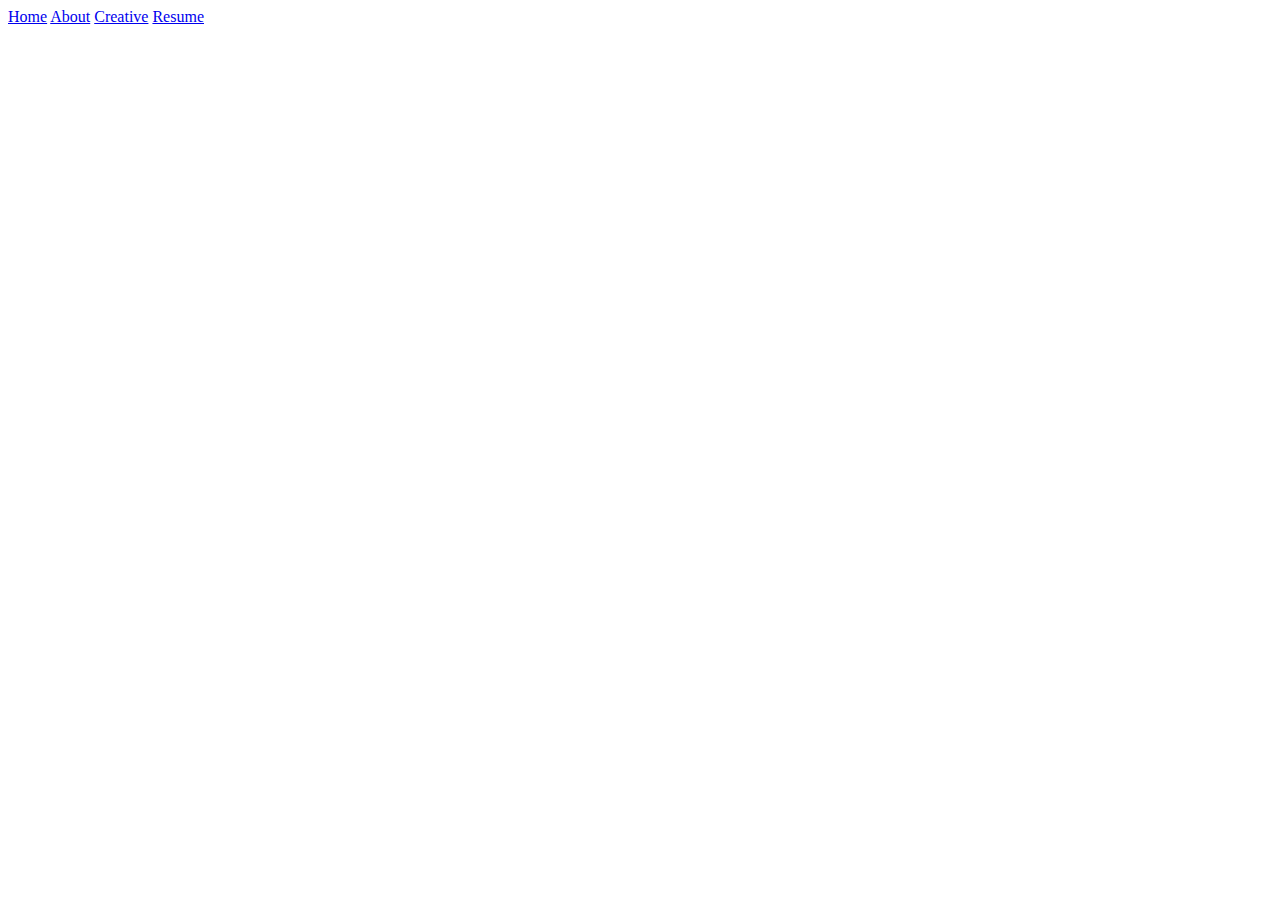
==== index.html @ 39da1882 "✏️ Create website pages" ====
<!DOCTYPE html>
<html lang="en">
<head>
  <meta charset="UTF-8">
  <meta name="viewport" content="width=device-width, initial-scale=1.0">
  <title>Kanya Srithong</title>
</head>
<body>
  <a href="/index.html" target="win_homepage">Home</a>
  <a href="/about.html" target="win_about">About</a>
  <a href="/creative.html" target="win_creative">Creative</a>
  <a href="/resume.html" target="win_resume">Resume</a>
</body>
</html>
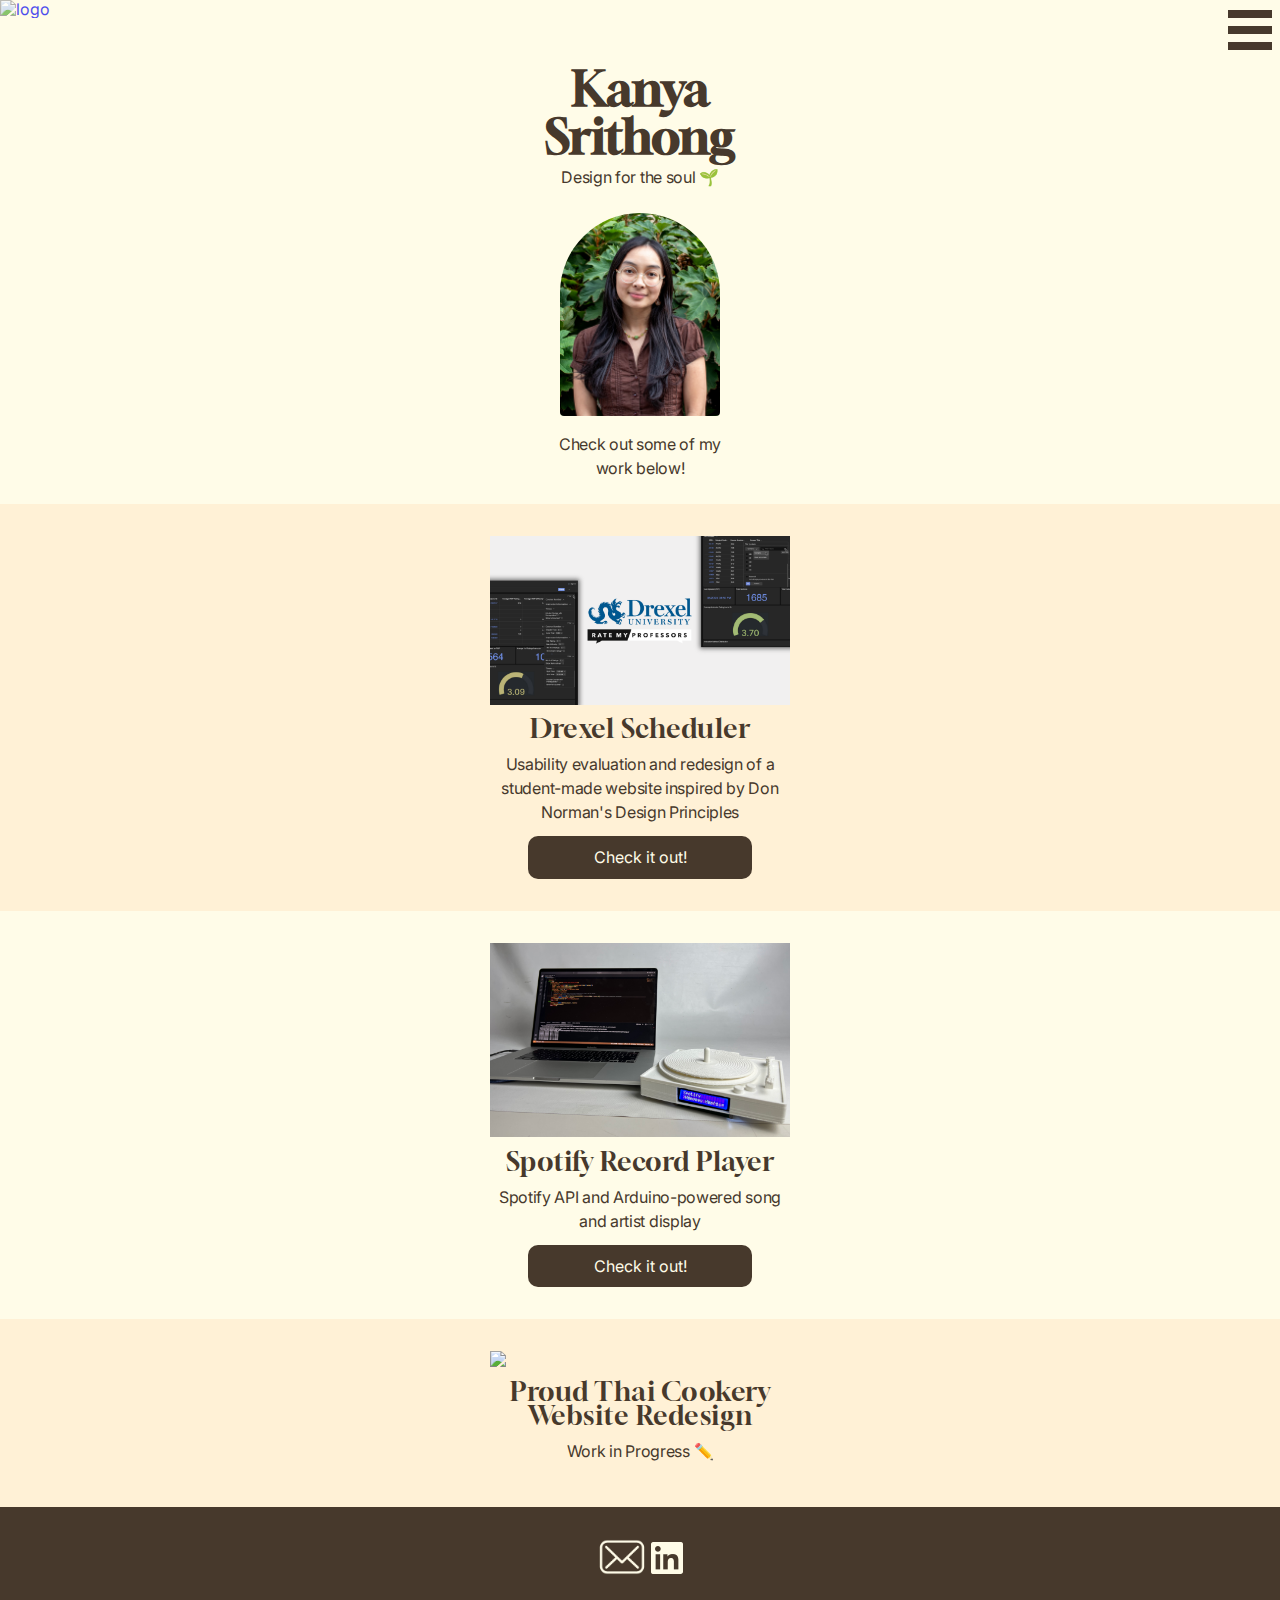
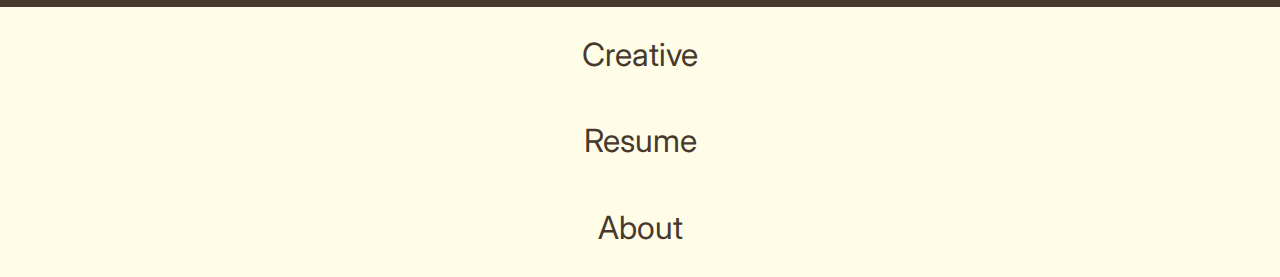
==== commit 7cd9f935: "Style project pages" ====
--- a/index.html
+++ b/index.html
@@ -1,14 +1,115 @@
 <!DOCTYPE html>
 <html lang="en">
+  
 <head>
   <meta charset="UTF-8">
   <meta name="viewport" content="width=device-width, initial-scale=1.0">
   <title>Kanya Srithong</title>
+  <link rel="stylesheet" href="css/normalize.css">
+  <link rel="stylesheet" href="css/styles.css">
+  <link rel="icon" type="image/x-icon" href="images/favicon.ico">
 </head>
+
 <body>
-  <a href="/index.html" target="win_homepage">Home</a>
-  <a href="/about.html" target="win_about">About</a>
-  <a href="/creative.html" target="win_creative">Creative</a>
-  <a href="/resume.html" target="win_resume">Resume</a>
+ <header>
+    <a class="home-button" href="index.html">
+      <img class="logo"src="images/favicon.ico" alt="logo">
+    </a>
+    <input type="checkbox" id="nav-toggle" class="nav-toggle" hidden />
+    <label for="nav-toggle" class="nav-toggle-label">
+      <span></span>
+      <span></span>
+      <span></span>
+    </label>
+  </header>
+
+  <div class="header-spacing"></div>
+
+  <h1 class="intro">
+    Kanya<br>Srithong
+  </h1>
+  
+  <p class="subintro">
+    Design for the soul 🌱
+  </p>
+
+  <img class="profile-picture" src="images/professional-photo.png" alt="profile-picture">
+
+  <p class="subintro">
+    Check out some of my work below!
+  </p>
+
+  <div class="homepage-project-section">
+    <div class="homepage-project-contents">
+      <img class="homepage-project-thumbnail" src="images/drexel-scheduler.png">
+      <h2 class="homepage-project-title">
+        Drexel Scheduler
+      </h2>
+      <p>
+        Usability evaluation and redesign of a student-made website 
+        inspired by Don Norman's Design Principles
+      </p>
+        <a class="homepage-project-button" href="drexel-scheduler.html">
+          Check it out!
+        </a>
+    </div>
+  </div>
+  
+  <div class="homepage-project-section-alt">
+    <div class="homepage-project-contents">
+      <img class="homepage-project-thumbnail" src="images/spotify-record-player.jpeg">
+      <h2 class="homepage-project-title">
+        Spotify Record Player
+      </h2>
+      <p>
+        Spotify API and Arduino-powered song and artist display 
+      </p>
+        <a class="homepage-project-button" href="spotify-record-player.html">
+          Check it out!
+        </a>
+    </div>
+  </div>
+
+  <div class="homepage-project-section">
+    <div class="homepage-project-contents">
+      <img class="homepage-project-thumbnail" src="images/SpotifyRecordPlayer.jpeg">
+      <h2 class="homepage-project-title">
+        Proud Thai Cookery Website Redesign
+      </h2>
+      <p>
+        Work in Progress ✏️ 
+      </p>
+    </div>
+  </div>
+
+<div class="footer">
+  <div class="footer-elements">
+    <a href="mailto:ksrithong16@gmail.com">
+      <img class="mail-icon" src="images/mail.png" alt="mail">
+    </a>
+    <a href="https://www.linkedin.com/in/kanyasrithong/">
+      <img class="linkedin-icon" src="images/linkedin-icon.png">
+    </a>
+  </div>
+</div>
+
+<div class="navigation">
+  <a href="creative.html">
+    <button class="nav-button">
+      Creative
+    </button>
+  </a>
+  <a href="resume.html">
+    <button class="nav-button">
+      Resume
+    </button>
+  </a>
+  <a href="about.html">
+  <button class="nav-button">
+    About
+  </button>
+  </a>
+</div>
+
 </body>
 </html>--- a/css/styles.css
+++ b/css/styles.css
@@ -0,0 +1,251 @@
+@font-face {
+  font-family: Inter;
+  src: url(/fonts/Inter/Inter-VariableFont_opsz\,wght.ttf);
+}
+
+@font-face {
+  font-family: Gloock;
+  src: url(/fonts/Gloock/Gloock-Regular.ttf);
+}
+
+html {
+  --brown: #47392C;
+  --cream: #FFFCE8;
+  --tan: #FFF1D6;
+  --header-spacing: 4rem;
+  background-color: var(--cream);
+  color: var(--brown);
+  font-family: Inter;
+}
+
+h1 {
+  font-size: 2rem;
+  font-weight: 600;
+  line-height: 0.5rem;
+}
+
+h2 {
+  font-size: 1.5rem;
+  font-weight: 500;
+  line-height: 1.5rem;
+}
+
+h3 {
+  font-size: 20px;
+  font-weight: 400;
+  line-height: 30px;
+}
+
+h4 {
+  font-size: 18px;
+  font-weight: 700;
+  line-height: 27px;
+}
+
+p {
+  font-size: 1rem;
+  font-weight: 400;
+  letter-spacing: -0.3px;
+  line-height: 1.5rem;
+  margin: 0.75rem 0;
+}
+
+a:link {
+  text-decoration: none;
+}
+
+a:visited {
+  text-decoration: none;
+}
+
+header {
+  background: var(--cream);
+  height: 4rem;
+  width: 100vw;
+  position: fixed;
+  left: 0;
+  top: 0;
+
+  label {
+    cursor: pointer;
+    height: 3rem;
+    position: absolute;
+    right: 0.5rem;
+    top: 0.6rem;
+    width: 2.75rem;
+
+    span {
+      background-color: var(--brown);
+      display: block;
+      margin: 0 0 0.5rem 0;
+      height: 0.5rem;
+      width: 100%;
+    }
+  }
+}
+
+.logo {
+  margin: 0 auto;
+  width: 4rem;
+}
+
+.logo:hover {
+  opacity: 70%;
+}
+
+.header-spacing {
+  margin-top: var(--header-spacing);
+}
+
+.intro {
+  display: block;
+  font-family: Gloock;
+  font-size: 3rem;
+  line-height: 3rem;
+  margin: 0 auto 5px;
+  text-align: center;
+}
+
+.subintro {
+  font-weight: 400;
+  width: 175px;
+  margin: 0 auto 1.5rem auto;
+  text-align: center;
+}
+
+.profile-picture {
+  display: block;
+  border-radius: 5rem 5rem 0.25rem 0.25rem;
+  width: 10rem;
+  margin: 1rem auto;
+}
+
+.homepage-project-section {
+  background-color: var(--tan) ;
+  height: auto;
+  margin: auto 0;
+  text-align: center;
+  width: 100%;
+}
+
+.homepage-project-section-alt {
+  background-color: var(--cream) ;
+  height: auto;
+  margin: auto 0;
+  text-align: center;
+  width: 100%;
+}
+
+.homepage-project-thumbnail {
+  display: inline-block;
+  width: 300px;
+}
+
+.homepage-project-title {
+  font-family: Gloock;
+  font-size: 27px;
+  font-weight: 300;
+  letter-spacing: 0.5px;
+  margin: 0.5rem;
+}
+
+.homepage-project-contents {
+  width: 300px;
+  margin: 0 auto;
+  padding: 2rem 0;
+}
+
+
+.homepage-project-button {
+  background-color: var(--brown);
+  border: none;
+  border-radius: 10px;
+  color: var(--cream);
+  display: block;
+  margin: 0.5rem auto 0 auto;
+  padding: 0.75rem 2rem;
+  width: 160px;
+
+  a:visited {
+    text-decoration: none;
+    color: var(--cream);
+  }
+}
+
+.homepage-project-button:hover {
+  opacity: 60%;
+  transition: 0.2s;
+}
+
+.project-image {
+  width: 100%;
+  height: auto;
+  margin: 1rem 0;
+}
+
+.project-title {
+  margin: 1.5rem 0 3rem 0;
+  text-align: center;
+}
+
+.project-description {
+  font-style: italic;
+  font-weight: 300;
+  margin: 20px auto;
+  text-align: center;
+  width: 11rem;
+}
+
+.project-description::first-line {
+  font-style: normal;
+  font-weight: 500;
+  font-size: 24px;
+  text-align: center;
+}
+
+.project-section {
+  text-align: center;
+}
+
+.project-text {
+  margin: 0.75rem auto;
+  text-align: left;
+  width: 90vw;
+}
+
+.footer {
+  background-color: var(--brown);
+  height: 100px;
+  width: auto;
+  text-align: center;
+}
+
+.footer-elements {
+
+}
+
+.mail-icon {
+  padding: 25px 0;
+  width: 50px;
+}
+
+.linkedin-icon {
+  padding: 33px 0;
+  width: 2rem;
+}
+
+.nav-button {
+  background-color: var(--cream);
+  border: none;
+  color: #47392C;
+  cursor: pointer;
+  display: block;
+  font-size: 2rem;
+  margin: 10px 0;
+  padding: 20px;
+  width: 100%;
+}
+
+.nav-button:hover {
+  opacity: 70%;
+}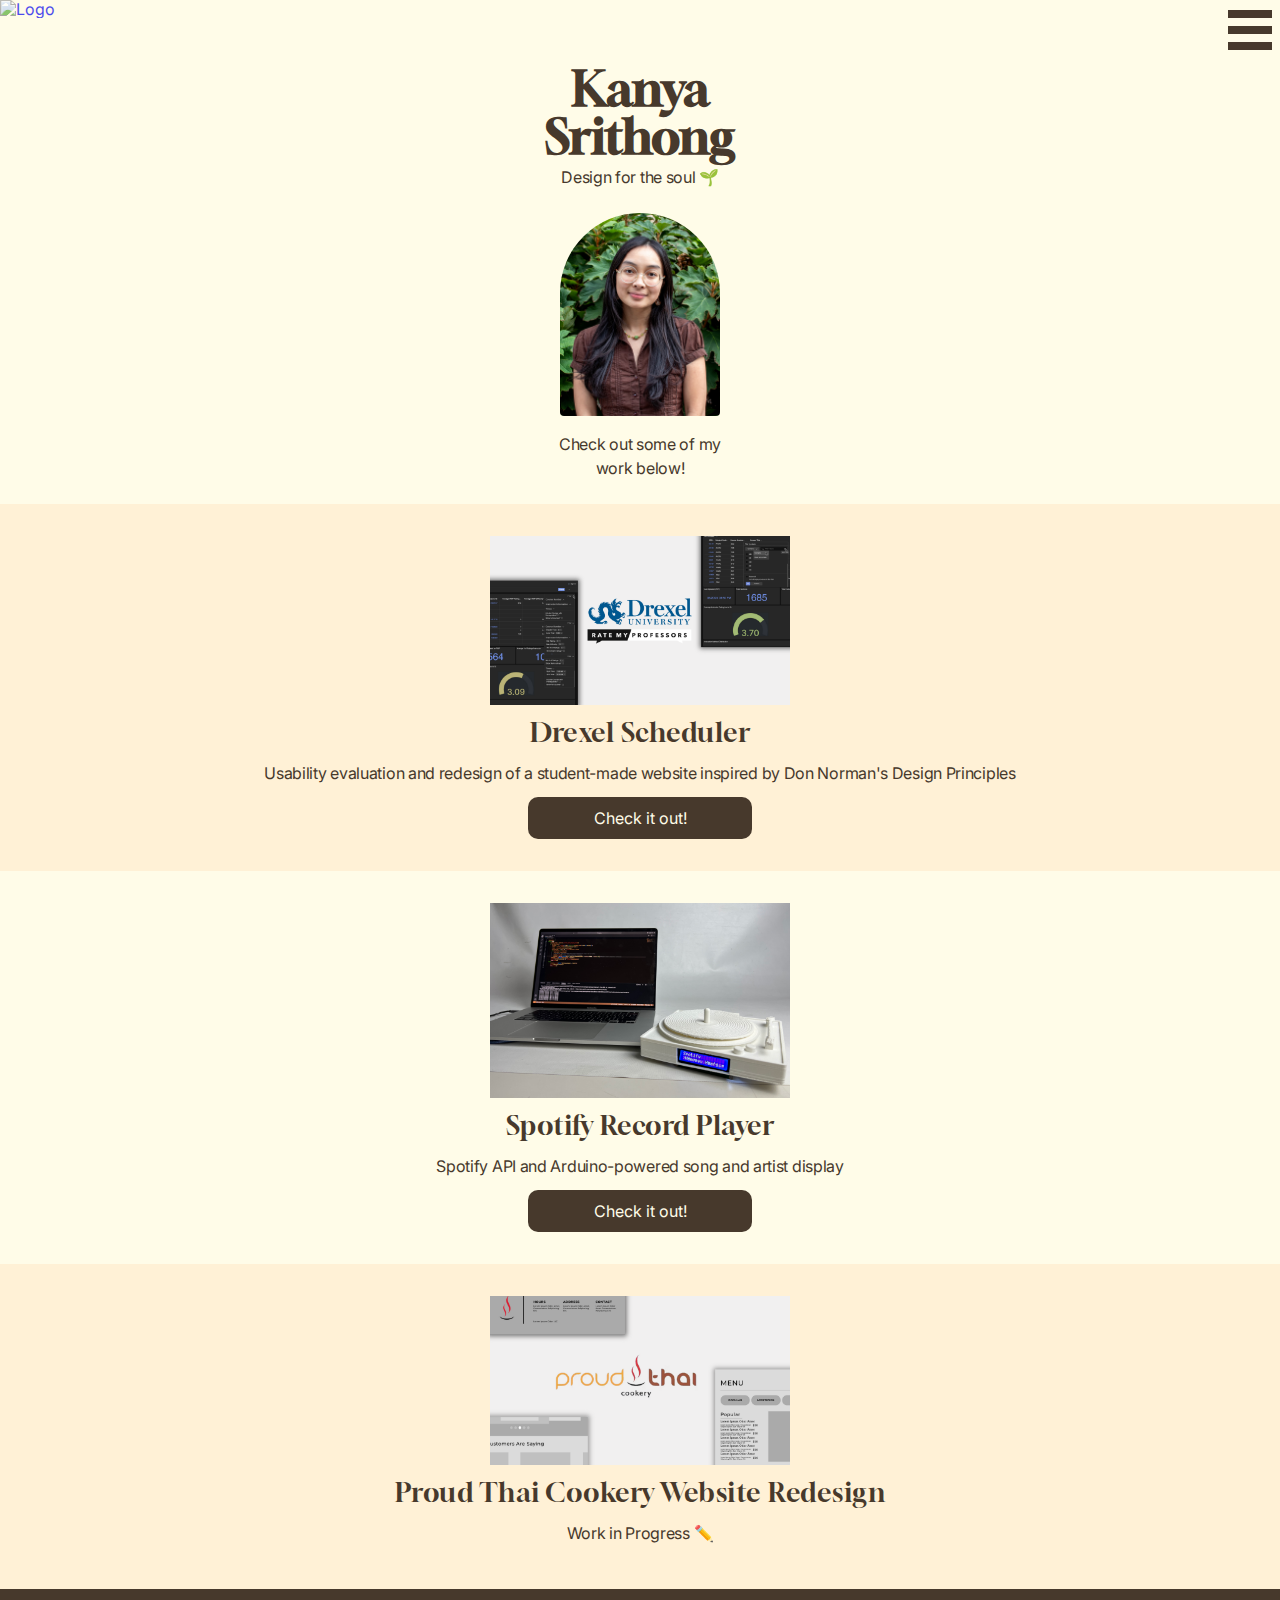
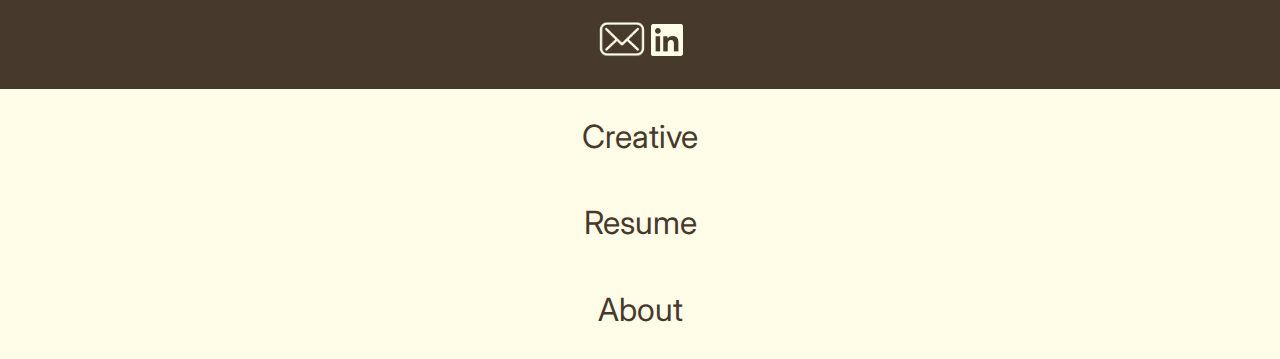
==== commit 3419346b: "Styled project pages (continued) + add alt text" ====
--- a/index.html
+++ b/index.html
@@ -1,115 +1,109 @@
 <!DOCTYPE html>
 <html lang="en">
   
-<head>
-  <meta charset="UTF-8">
-  <meta name="viewport" content="width=device-width, initial-scale=1.0">
-  <title>Kanya Srithong</title>
-  <link rel="stylesheet" href="css/normalize.css">
-  <link rel="stylesheet" href="css/styles.css">
-  <link rel="icon" type="image/x-icon" href="images/favicon.ico">
-</head>
+  <head>
+    <meta charset="UTF-8">
+    <meta name="viewport" content="width=device-width, initial-scale=1.0">
+    <title>Kanya Srithong</title>
+    <link rel="stylesheet" href="css/normalize.css">
+    <link rel="stylesheet" href="css/styles.css">
+    <link rel="icon" type="image/x-icon" href="images/favicon.ico">
+  </head>
 
-<body>
- <header>
-    <a class="home-button" href="index.html">
-      <img class="logo"src="images/favicon.ico" alt="logo">
-    </a>
-    <input type="checkbox" id="nav-toggle" class="nav-toggle" hidden />
-    <label for="nav-toggle" class="nav-toggle-label">
-      <span></span>
-      <span></span>
-      <span></span>
-    </label>
-  </header>
+  <body>
+    <header>
+      <a class="home-button" href="index.html">
+        <img class="logo" src="images/favicon.ico" alt="Logo">
+      </a>
+      <input type="checkbox" id="nav-toggle" class="nav-toggle" hidden />
+      <label for="nav-toggle" class="nav-toggle-label">
+        <span></span>
+        <span></span>
+        <span></span>
+      </label>
+    </header>
 
-  <div class="header-spacing"></div>
+    <div class="header-spacing">
+    </div>
 
-  <h1 class="intro">
-    Kanya<br>Srithong
-  </h1>
-  
-  <p class="subintro">
-    Design for the soul 🌱
-  </p>
+    <h1 class="intro">
+      Kanya<br>Srithong
+    </h1>
+    
+    <p class="subintro">
+      Design for the soul 🌱
+    </p>
 
-  <img class="profile-picture" src="images/professional-photo.png" alt="profile-picture">
+    <img class="profile-picture" src="images/professional-photo.png" alt="Professional picture of Kanya">
 
-  <p class="subintro">
-    Check out some of my work below!
-  </p>
+    <p class="subintro">
+      Check out some of my work below!
+    </p>
 
-  <div class="homepage-project-section">
-    <div class="homepage-project-contents">
-      <img class="homepage-project-thumbnail" src="images/drexel-scheduler.png">
-      <h2 class="homepage-project-title">
-        Drexel Scheduler
-      </h2>
-      <p>
-        Usability evaluation and redesign of a student-made website 
-        inspired by Don Norman's Design Principles
-      </p>
-        <a class="homepage-project-button" href="drexel-scheduler.html">
-          Check it out!
+    <div class="homepage-project-section">
+      <div class="homepage-project-contents">
+        <img class="homepage-project-thumbnail" src="images/drexel-scheduler.png" alt="Drexel Scheduler Thumbnail">
+        <h2 class="homepage-project-title">
+          Drexel Scheduler
+        </h2>
+        <p>
+          Usability evaluation and redesign of a student-made website 
+          inspired by Don Norman's Design Principles
+        </p>
+          <a class="homepage-project-button" href="drexel-scheduler.html">
+            Check it out!
+          </a>
+      </div>
+    </div>
+    
+    <div class="homepage-project-section-alt">
+      <div class="homepage-project-contents">
+        <img class="homepage-project-thumbnail" src="images/spotify-record-player.jpeg">
+        <h2 class="homepage-project-title">
+          Spotify Record Player
+        </h2>
+        <p>
+          Spotify API and Arduino-powered song and artist display 
+        </p>
+          <a class="homepage-project-button" href="spotify-record-player.html"  alt="Spotify Record Player thumbnail">
+            Check it out!
+          </a>
+      </div>
+    </div>
+
+    <div class="homepage-project-section">
+      <div class="homepage-project-contents">
+        <img class="homepage-project-thumbnail" src="images/proud-thai-cookery.png" alt="Proud Thai Cookery Thumbnail">
+        <h2 class="homepage-project-title">
+          Proud Thai Cookery Website Redesign
+        </h2>
+        <p>
+          Work in Progress ✏️ 
+        </p>
+      </div>
+    </div>
+
+    <div class="footer">
+      <div class="footer-elements">
+        <a href="mailto:ksrithong16@gmail.com">
+          <img class="mail-icon" src="images/mail.png" alt="Mail logo">
         </a>
+        <a href="https://www.linkedin.com/in/kanyasrithong/">
+          <img class="linkedin-icon" src="images/linkedin-icon.png" alt="LinkedIn logo">
+        </a>
+      </div>
     </div>
-  </div>
-  
-  <div class="homepage-project-section-alt">
-    <div class="homepage-project-contents">
-      <img class="homepage-project-thumbnail" src="images/spotify-record-player.jpeg">
-      <h2 class="homepage-project-title">
-        Spotify Record Player
-      </h2>
-      <p>
-        Spotify API and Arduino-powered song and artist display 
-      </p>
-        <a class="homepage-project-button" href="spotify-record-player.html">
-          Check it out!
-        </a>
+
+    <div class="navigation">
+      <a href="creative.html" class="nav-button">
+          Creative
+      </a>
+      <a href="resume.html" class="nav-button">
+          Resume
+      </a>
+      <a href="about.html" class="nav-button">
+        About
+      </a>
     </div>
-  </div>
-
-  <div class="homepage-project-section">
-    <div class="homepage-project-contents">
-      <img class="homepage-project-thumbnail" src="images/SpotifyRecordPlayer.jpeg">
-      <h2 class="homepage-project-title">
-        Proud Thai Cookery Website Redesign
-      </h2>
-      <p>
-        Work in Progress ✏️ 
-      </p>
-    </div>
-  </div>
-
-<div class="footer">
-  <div class="footer-elements">
-    <a href="mailto:ksrithong16@gmail.com">
-      <img class="mail-icon" src="images/mail.png" alt="mail">
-    </a>
-    <a href="https://www.linkedin.com/in/kanyasrithong/">
-      <img class="linkedin-icon" src="images/linkedin-icon.png">
-    </a>
-  </div>
-</div>
-
-<div class="navigation">
-  <a href="creative.html">
-    <button class="nav-button">
-      Creative
-    </button>
-  </a>
-  <a href="resume.html">
-    <button class="nav-button">
-      Resume
-    </button>
-  </a>
-  <a href="about.html">
-  <button class="nav-button">
-    About
-  </button>
-  </a>
-</div>
-
-</body>
+  </body>
 </html>--- a/css/styles.css
+++ b/css/styles.css
@@ -13,6 +13,7 @@
   --cream: #FFFCE8;
   --tan: #FFF1D6;
   --header-spacing: 4rem;
+  --footer-spacing: 1rem;
   background-color: var(--cream);
   color: var(--brown);
   font-family: Inter;
@@ -21,7 +22,7 @@
 h1 {
   font-size: 2rem;
   font-weight: 600;
-  line-height: 0.5rem;
+  line-height: 1.5rem;
 }
 
 h2 {
@@ -146,15 +147,15 @@
   font-size: 27px;
   font-weight: 300;
   letter-spacing: 0.5px;
+  line-height: 120%;
   margin: 0.5rem;
 }
 
 .homepage-project-contents {
-  width: 300px;
+  width: 80vw;
   margin: 0 auto;
   padding: 2rem 0;
 }
-
 
 .homepage-project-button {
   background-color: var(--brown);
@@ -184,7 +185,7 @@
 }
 
 .project-title {
-  margin: 1.5rem 0 3rem 0;
+  margin: 0.5rem 0 1.5rem 0;
   text-align: center;
 }
 
@@ -213,15 +214,15 @@
   width: 90vw;
 }
 
+.footer-spacing {
+  margin-top: var(--footer-spacing)
+}
+
 .footer {
   background-color: var(--brown);
   height: 100px;
-  width: auto;
-  text-align: center;
-}
-
-.footer-elements {
-
+  width: 100vw;
+  text-align: center;
 }
 
 .mail-icon {
@@ -237,13 +238,15 @@
 .nav-button {
   background-color: var(--cream);
   border: none;
+  box-sizing: border-box;
   color: #47392C;
   cursor: pointer;
   display: block;
   font-size: 2rem;
   margin: 10px 0;
   padding: 20px;
-  width: 100%;
+  text-align: center;
+  width: 100vw;
 }
 
 .nav-button:hover {
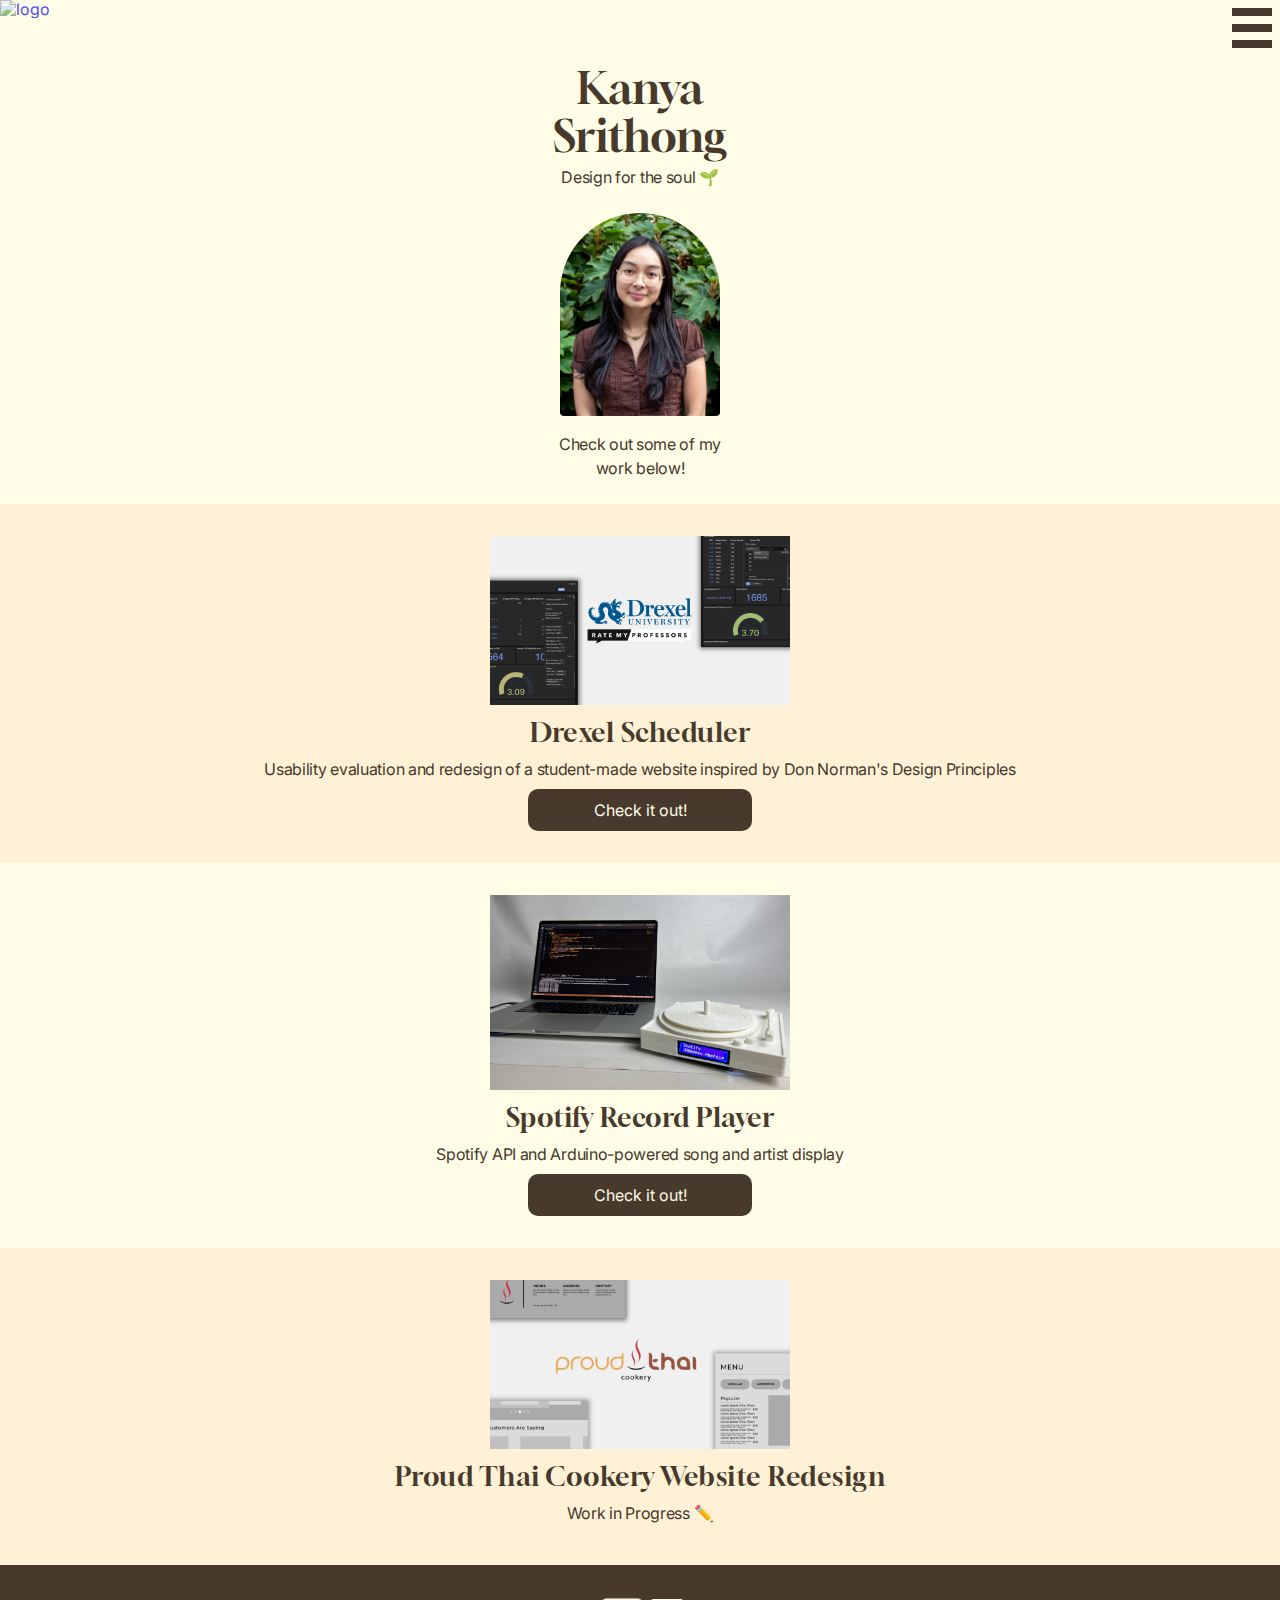
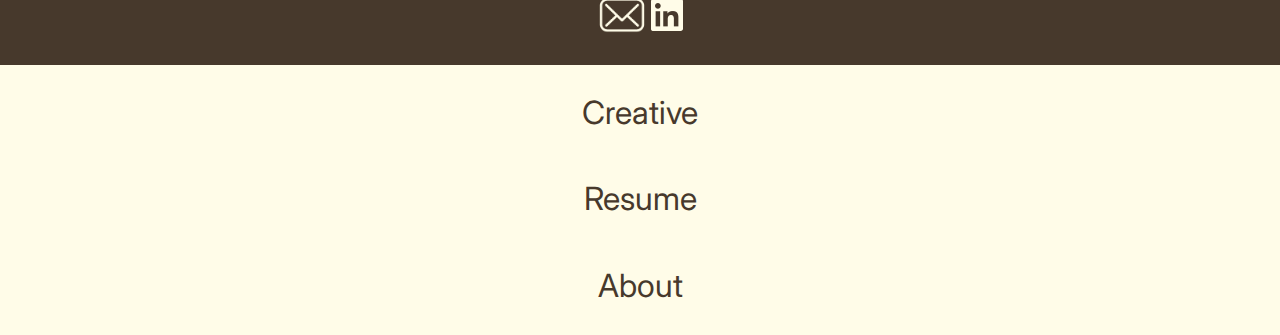
==== commit b3977c18: "Update formatting" ====
--- a/index.html
+++ b/index.html
@@ -13,14 +13,13 @@
   <body>
     <header>
       <a class="home-button" href="index.html">
-        <img class="logo" src="images/favicon.ico" alt="Logo">
+        <img class="logo" src="images/favicon.ico" alt="logo">
       </a>
-      <input type="checkbox" id="nav-toggle" class="nav-toggle" hidden />
-      <label for="nav-toggle" class="nav-toggle-label">
+      <a class="hamburger" href="#navigation">
         <span></span>
         <span></span>
         <span></span>
-      </label>
+      </a>
     </header>
 
     <div class="header-spacing">
@@ -94,7 +93,7 @@
       </div>
     </div>
 
-    <div class="navigation">
+    <div id="navigation">
       <a href="creative.html" class="nav-button">
           Creative
       </a>
--- a/css/styles.css
+++ b/css/styles.css
@@ -6,6 +6,11 @@
 @font-face {
   font-family: Gloock;
   src: url(/fonts/Gloock/Gloock-Regular.ttf);
+}
+
+@font-face {
+  font-family: Noto-Sans-Thai;
+  src: url(/fonts/NotoSansThai-VariableFont_wdth\,wght.ttf);
 }
 
 html {
@@ -13,7 +18,7 @@
   --cream: #FFFCE8;
   --tan: #FFF1D6;
   --header-spacing: 4rem;
-  --footer-spacing: 1rem;
+  --footer-spacing: 2rem;
   background-color: var(--cream);
   color: var(--brown);
   font-family: Inter;
@@ -48,7 +53,7 @@
   font-weight: 400;
   letter-spacing: -0.3px;
   line-height: 1.5rem;
-  margin: 0.75rem 0;
+  margin: 0.5rem 0;
 }
 
 a:link {
@@ -63,26 +68,34 @@
   background: var(--cream);
   height: 4rem;
   width: 100vw;
+
   position: fixed;
   left: 0;
   top: 0;
-
-  label {
-    cursor: pointer;
-    height: 3rem;
-    position: absolute;
-    right: 0.5rem;
-    top: 0.6rem;
-    width: 2.75rem;
-
-    span {
-      background-color: var(--brown);
-      display: block;
-      margin: 0 0 0.5rem 0;
-      height: 0.5rem;
-      width: 100%;
-    }
+  z-index: 1000;
+}
+
+.hamburger {
+  box-sizing: border-box;
+  height: 2.5rem;
+  width: 2.5rem;
+
+  position: fixed;
+  right: 0.5rem;
+  top: 0.5rem;
+  z-index: 1001;
+
+  span {
+    background-color: var(--brown);
+    display: block;
+    margin: 0 0 0.5rem 0;
+    height: 0.5rem;
+    width: 100%;
   }
+}
+
+.hamburger:hover {
+  cursor: pointer;
 }
 
 .logo {
@@ -91,6 +104,7 @@
 }
 
 .logo:hover {
+  cursor: pointer;
   opacity: 70%;
 }
 
@@ -101,10 +115,12 @@
 .intro {
   display: block;
   font-family: Gloock;
-  font-size: 3rem;
+  font-size: 2.75rem;
+  font-weight: 400;
   line-height: 3rem;
   margin: 0 auto 5px;
   text-align: center;
+  width: 90vw;
 }
 
 .subintro {
@@ -206,12 +222,152 @@
 
 .project-section {
   text-align: center;
-}
-
-.project-text {
-  margin: 0.75rem auto;
+  
+  .project-text {
+    box-sizing: border-box;
+    margin: 1rem auto;
+    text-align: left;
+    width: 90vw;
+  }
+}
+
+.page-title {
+  text-align: center;
+  margin: 2rem 0;
+}
+
+.column {
+  display: inline-block;
+  margin: 0.5rem;
+  vertical-align: top;
+  width: 9.5rem;
+}
+
+.creative-section {
+  margin: 12px;
+  text-align: center;
+}
+
+.creative-section-title {
+  display: block;
+  margin: 1rem auto;
+  text-align: center;
+}
+
+.creative-entry {
+  margin-bottom: 1rem;
+  text-align: center;
+}
+
+.creative-image {
+  width: 9.5rem;
+}
+
+.video-section {
+  background-color: var(--tan);
+  padding: 1rem 0;
+
+  .video {
+    width: 100vw;
+  }
+}
+
+.resume-line {
+  background-color: var(--brown);
+  border-width: 0;
+  color: var(--brown);
+  height: 3px;
+  width: 25%;
+}
+
+.resume-thai {
+  width: 8rem;
+}
+
+.resume-header {
+  line-height: 24px;
+  margin: 0 auto;
+}
+
+.text-center {
+  margin: 1rem auto;
+  text-align: center;
+  width: 90%;
+}
+
+.resume-option {
+  color: var(--brown);
+  display: inline;
+  font-size: 20px;
+  font-weight: 700;
+  line-height: 30px;
+  margin: 1rem;
+  text-decoration: underline;
+}
+
+.resume-section {
+  margin: 2rem auto;
   text-align: left;
-  width: 90vw;
+  width: 195px;
+}
+
+.resume-entry {
+  margin: 0 0 1.5rem 0;
+  width: fit-content;
+}
+
+.resume-text-normal {
+  font-size: 18px;
+  margin: 0 auto 3px auto;
+}
+
+.resume-text-small {
+  font-weight: 300px;
+  text-align: left;
+  margin: 0;
+}
+
+.about-photo {
+  border-radius: 8rem;
+  display: block;
+  margin: 2rem auto;
+  width: 16rem;
+}
+
+.thai-name-section {
+  text-align: center;
+  height: auto;
+}
+
+.thai-name-contents {
+  background-color: var(--tan);
+  height: auto;
+}
+
+.thai-name-heading {
+  display: inline-block;
+  font-size: 48px;
+  font-weight: 400;
+  line-height: 3.5rem;
+  margin-bottom: 0;
+}
+
+.thai-character {
+  font-family: Noto-Sans-Thai;
+  font-size: 64px;
+  font-weight: 700;
+}
+
+.thai-name-text {
+  font-weight: 350;
+  line-height: 2rem;
+  margin: 2rem auto 0 auto;
+  width: 80vw;
+}
+
+.thai-name {
+  margin: 0 auto 2rem;
+  width: 180px;
 }
 
 .footer-spacing {
@@ -231,7 +387,7 @@
 }
 
 .linkedin-icon {
-  padding: 33px 0;
+  padding: 33px 0 34px 0;
   width: 2rem;
 }
 
